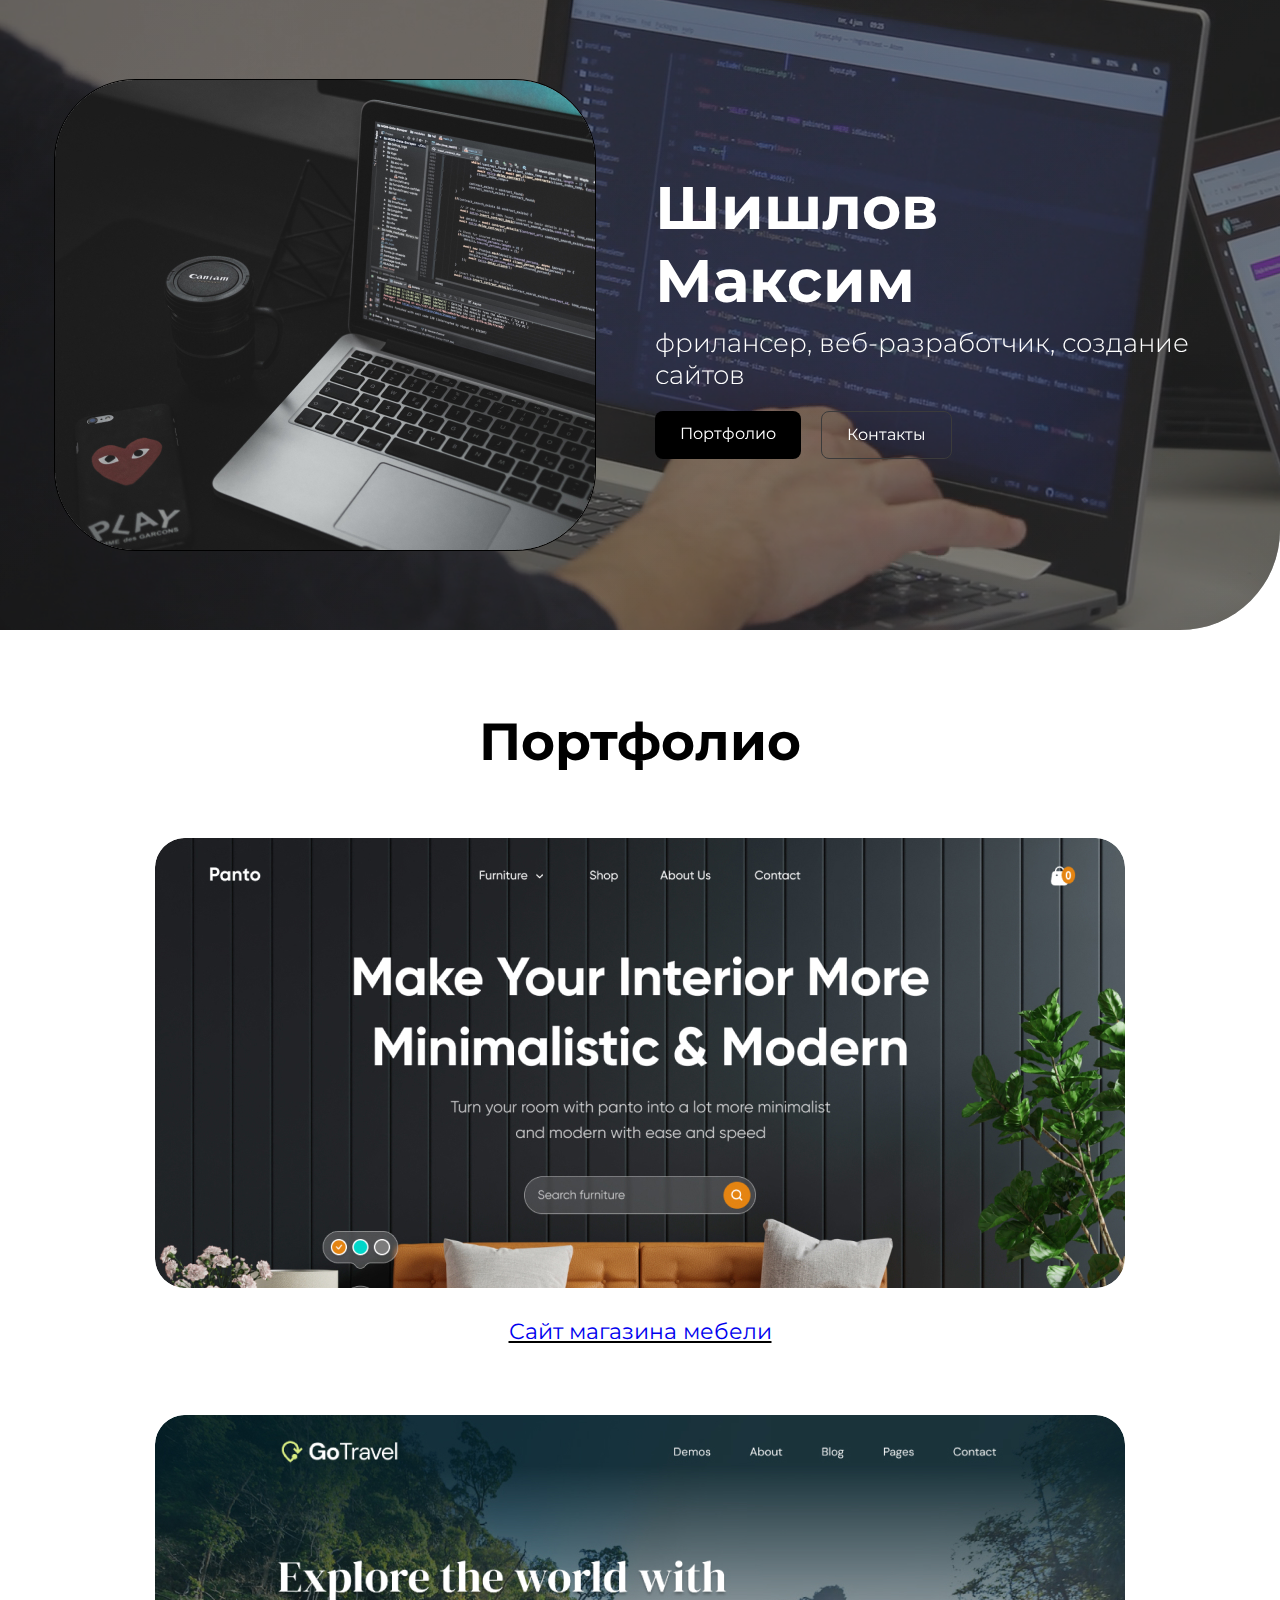
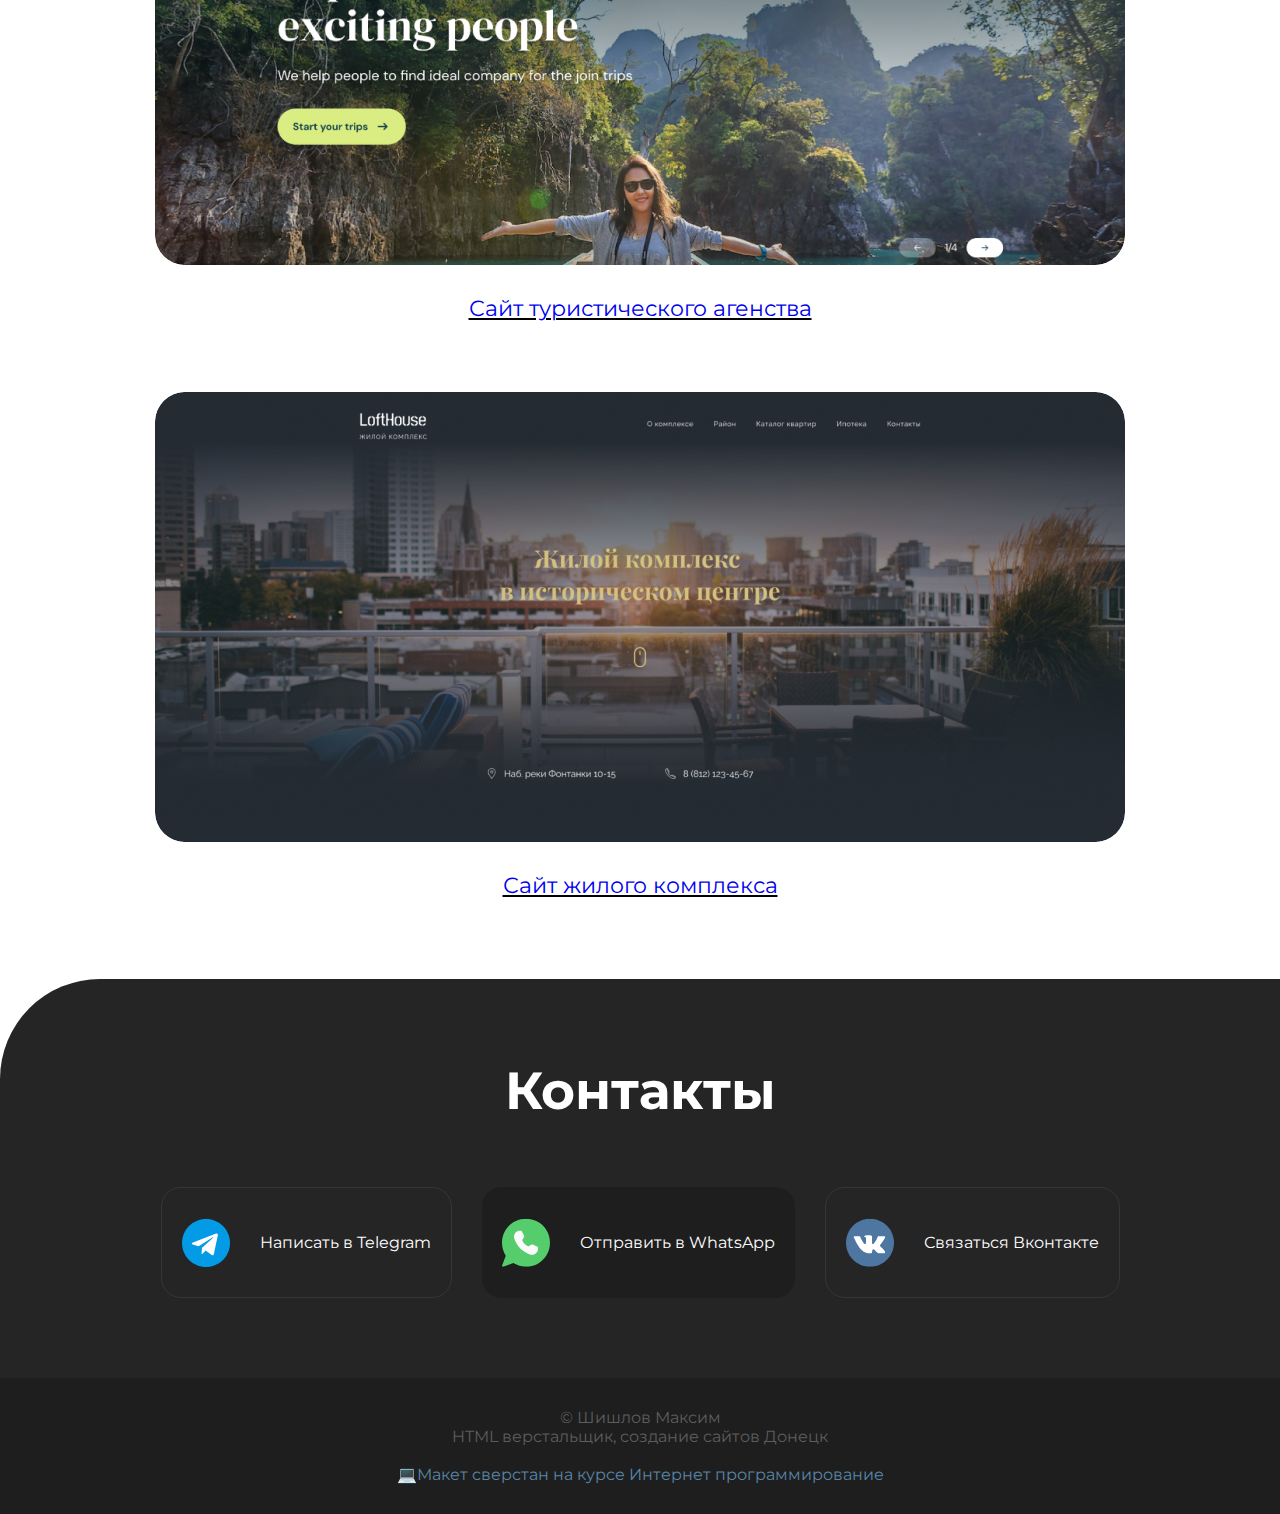
==== index.html @ 713dbd0d "Update index.html" ====
<!DOCTYPE html>
<html lang="ru">
<head>
    <meta charset="UTF-8">
    <link rel="stylesheet" href="./css/reset.css">
    <link rel="stylesheet" href="./css/my.css">
    <link rel="stylesheet" href="./css/media.css">
    <meta name="viewport" content="width=device-width, initial-scale=1.0">
    <title>Портфолио</title>
</head>
<body>
    <header>
        <div class="container">
            <div class="header-row">
                <img src="./img/photo.jpg" alt="Фото">
                <div class="header-text">
                    <h1>Шишлов<br>Максим</h1>
                    <p>фрилансер, веб-разработчик, создание сайтов</p>
                    <div class="header-btns">
                        <a href="#" class="btn1">Портфолио</a>
                        <a href="#" class="btn2">Контакты</a>
                    </div>
                </div>
            </div>  
        </div>

        <video class="header-video" autoplay muted loop>
            <source type="video/mp4" src="./video/video.mp4">
        </video>
    </header>

    <main>
        <section class="portfolio">
            <div class="container">
                <h2>Портфолио</h2>
                <div class="projects">
                    <article>
                        <a href="./projects/project-01.html"><img src="./img/projects/project-01.jpg"
                        alt=""></a>
                        <h3><a href="./projects/project-01.html">Сайт магазина мебели</a></h3>
                    </article>
                    <article>
                        <a href="./projects/project-02.html"><img src="./img/projects/project-02.jpg"
                        alt=""></a>
                        <h3><a href="./projects/project-02.html">Сайт туристического агенства</a></h3>
                    </article>
                    <article>
                        <a href="./projects/project-03.html"><img src="./img/projects/project-03.jpg"
                        alt=""></a>
                        <h3><a href="./projects/project-03.html">Сайт жилого комплекса</a></h3>
                    </article>
                </div>
            </div>
        </section>
    </main>
    
    <footer>
        <section class="contacts">
            <div class="container">
                <h2>Контакты</h2>
                <div class="contacts-row">
                    <a class="tg stroke" href="#">
                        <img src="./img/contacts/telegram.svg" alt="Telegram">
                        <p>Написать в Telegram</p>
                    </a>

                    <a class="wa filled" href="#">
                        <img src="./img/contacts/whatsapp.svg" alt="WhatsApp">
                        <p>Отправить в WhatsApp</p>
                    </a>

                    <a class="vk stroke" href="#">
                        <img src="./img/contacts/vk.svg" alt="Вконтакте">
                        <p>Связаться Вконтакте</p>
                    </a>
                </div>
            </div>
        </section>
        <section class="copyright">
            <div class="container">
                <div class="copyright-text">
                    <p><span style="color: #5d5d5d">© Шишлов Максим<br>HTML верстальщик, создание сайтов Донецк</span></p>
                    <p></span><br><span style="color: #5886A8">💻Макет сверстан на курсе Интернет программирование</span></p>
                </div>
            </div>
        </section>
    </footer>
</body>
</html>
---- css/my.css ----
@import url('https://fonts.googleapis.com/css2?family=Montserrat:ital,wght@0,100..900;1,100..900&display=swap" rel="stylesheet');

body {
    font-family: "Montserrat", sans-serif;
    font-optical-sizing: auto;
    font-style: normal;
}

div.container {
    max-width: 1200px;
    padding: 0px 15px;
    margin: 0px auto;
}

h1 {
    margin-bottom: 10px;
    font-size: 60px;
    font-weight: 700;
}

header {
    position: relative;
    background: linear-gradient(-43deg,#2f2f2f, #202020);
    padding: 80px 0px;
    border-bottom-right-radius: 100px;
    margin-bottom: 80px;
}

.header-video{
    position: absolute;
    left: 0px;
    top: 0px;
    width: 100%;
    height: 100%;
    object-fit: cover;
    object-position: center;
    border-bottom-right-radius: 100px;
    opacity: 0.4;
}

header .container{
    position: relative;
    z-index: 1;
}

.header-row{
    display: flex;
    column-gap: 60px;
    align-items: center;
}

.header-row > img{
    border-radius: 80px;
    outline: 1px solid #000;
}

.header-text{
    color: #fff;
}

.header-text p{
    font-size: 26px;
    font-weight: 300;
    margin-bottom: 20px;
}

.header-btns{
    display: flex;
    column-gap: 20px;
}

.header-btns > a{
    height: 48px;
    padding: 15px 25px 0px 25px;
    border-radius: 8px; 
    line-height: 1;
    color: #fff;
}

.header-btns > .btn1{
    background-color: #000;
    transition: all 0.125s ease-in;
}

.btn1:hover{
    background-color: #1782cf;
}

.header-btns > .btn2{
    border: 1px solid #3b3b3b;
}

.portfolio{
    margin-bottom: 80px;
}

h2{
    font-size: 52px;
    font-weight: 700;
    text-align: center;
    margin-bottom: 65px;
}

.projects{
    display: flex;
    flex-direction: column;
    row-gap: 70px;
    align-items: center;
}

article{
    text-align: center;
}

article img{
    margin-bottom: 30px;
    border-radius: 30px;
    transition: all 0.125s ease-in;
}

article img:hover{
    opacity: 0.85;
}

article h3{
    font-size: 22px;
    color: #000;
    text-decoration: underline;
}

footer{
    background: #252525;
    padding: 80px 0px 0px 0px;
    border-top-left-radius: 100px;
}

.contacts h2{
    color: #fff;
}

.contacts-row{
    display: flex;
    column-gap: 30px;
    flex-wrap: wrap;
    justify-content: center;
    margin-bottom: 60px;
}

.contacts-row a{
    display: flex;
    column-gap: 30px;
    align-items: center;
    padding: 30px 20px;
    border-radius: 20px;
    margin-bottom: 20px;
    color: #fff;
    transition: all 1s ease-in;
}

.filled{
    background-color: #1e1e1e;
}

.stroke{
    border: 1px solid #363636;
}

.tg:hover{
    background: linear-gradient(-32deg,#16ABF4, #0078B3);
}

.tg:visited{
    background: #27AEF0;
}

.wa:hover{
    background: linear-gradient(-32deg,#55CD6C, #2B9F41);
}

.wa:visited{
    background: #3FBE57;
}

.vk:hover{
    background: linear-gradient(-32deg,#5086C0, #305883);
}

.vk:visited{
    background: #41668D;
}

.copyright{
    text-align: center;
    margin-top: 30px;
    background-color: #1e1e1e;
}

.copyright-text{
    padding: 30px 0px;
}
---- css/media.css ----
/* Для планшета */

@media(max-width:1080px){
.header-row{
column-gap: 30px;
}

.header-row > img{
    width: 300px;
}

h1 {
font-size: 52px;
}

.header-text p{
    font-size: 22px;
}

h2{
    font-size: 42px;
}

}

@media(max-width:757px){
header {
    padding: 20px 0px 40px 0px;
    border-bottom-right-radius: 60px;
}

.header-row{
    row-gap: 20px;
    align-items: flex-start;
    flex-direction: column;
    align-items: center;
}

.header-row > img{
    max-width: 100%;
    width: auto;
}

h1 {
    font-size: 32px;
}

.header-text p{
    font-size: 18px;
}
}
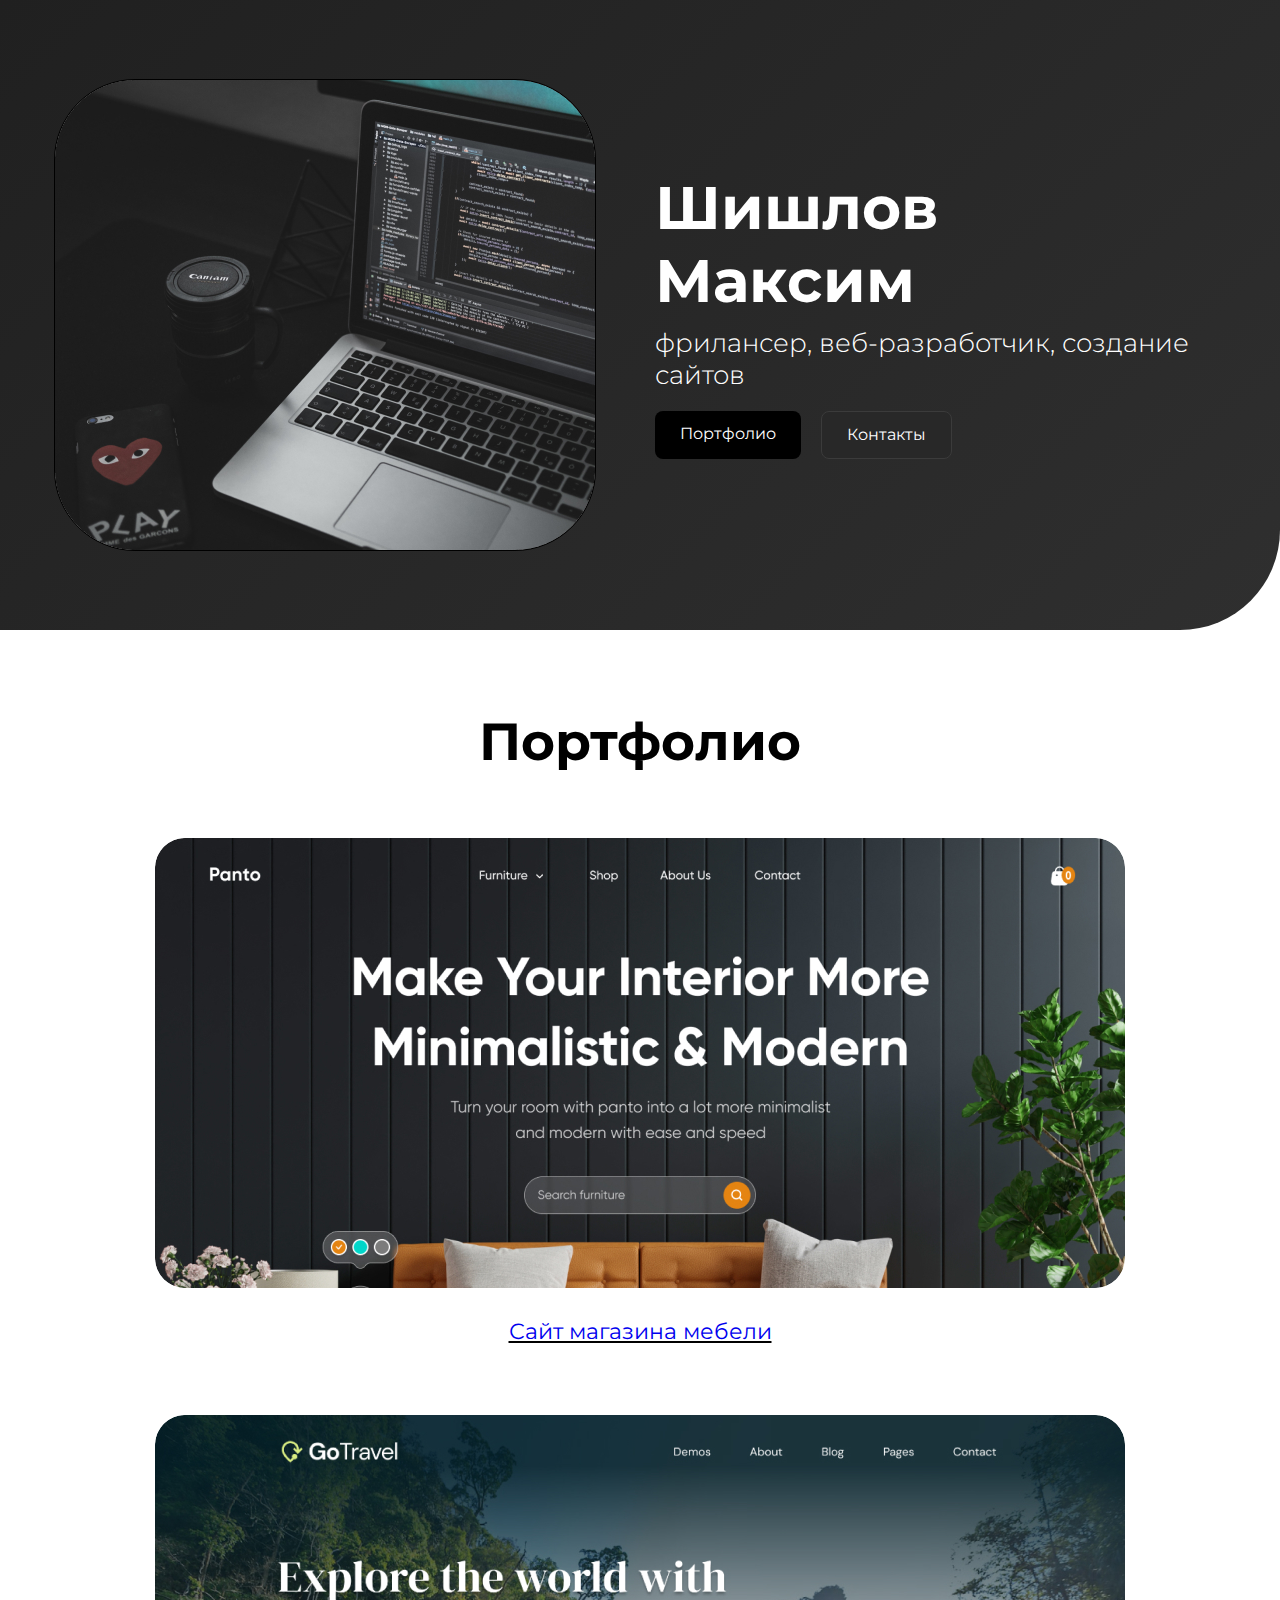
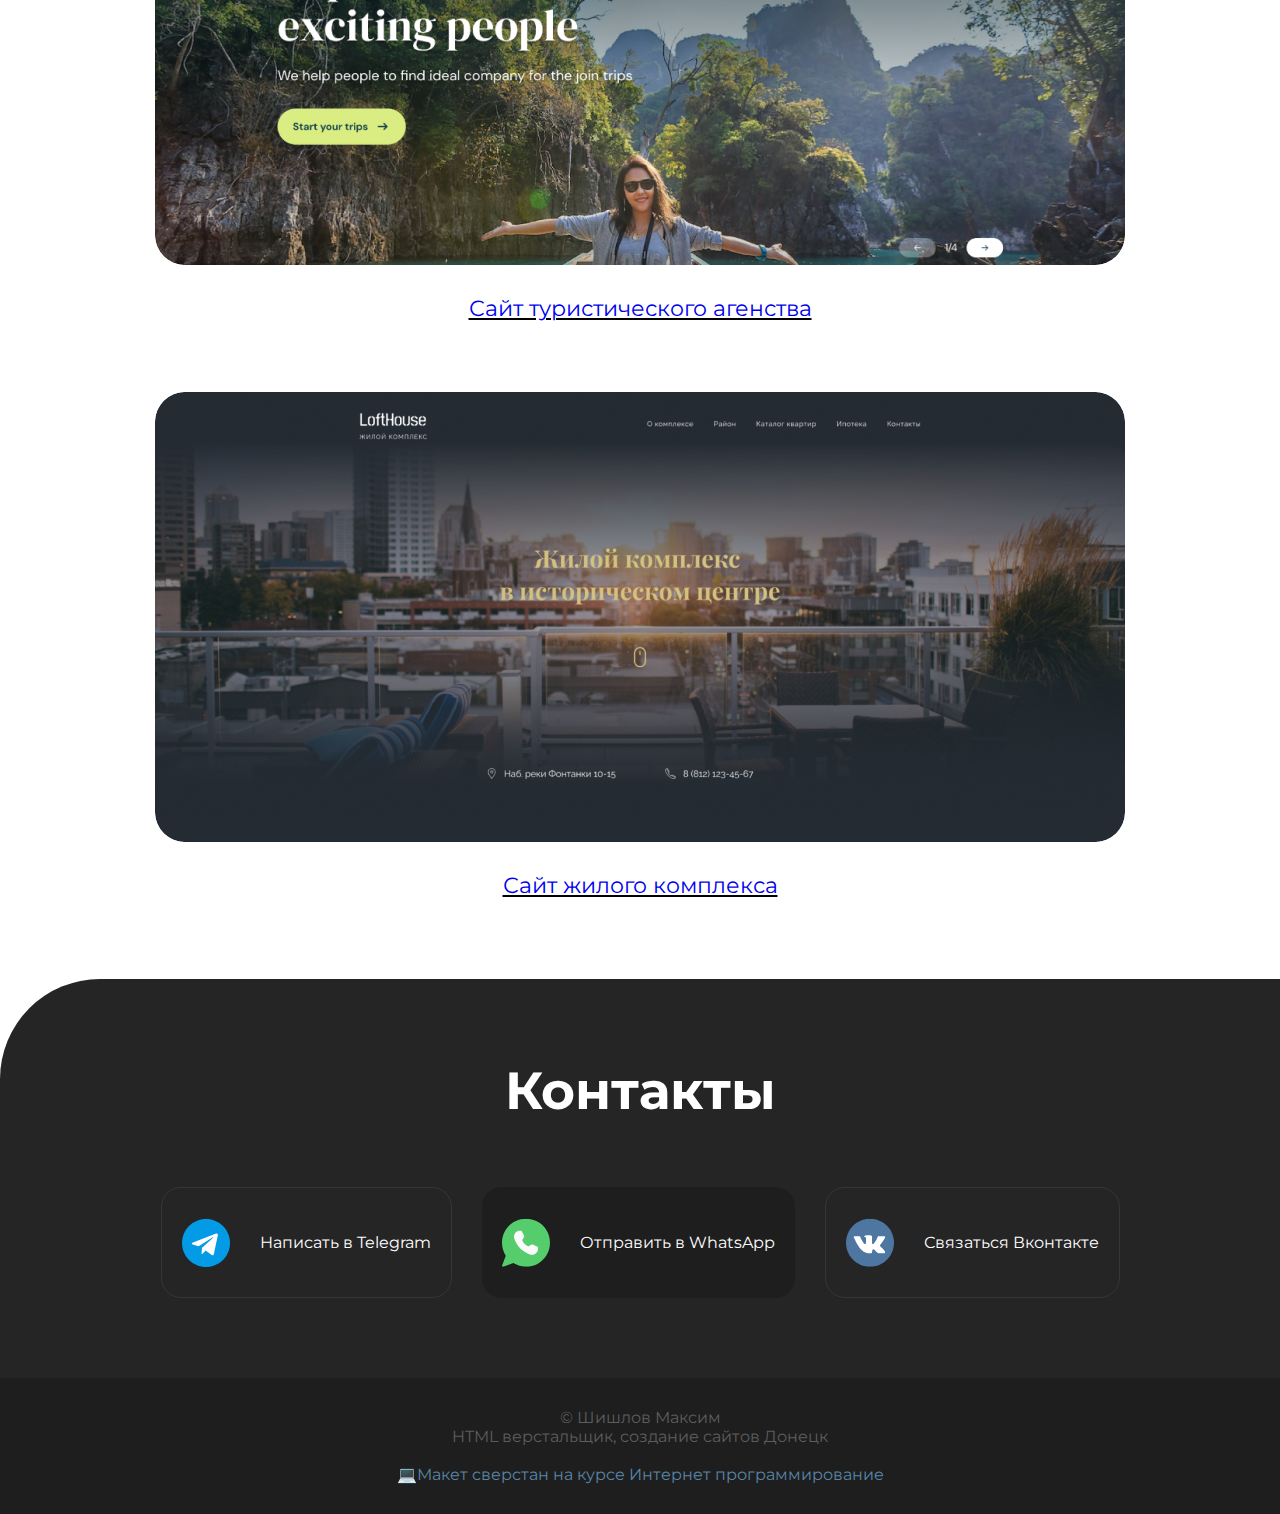
==== commit f185c16f: "Correct 1" ====
--- a/index.html
+++ b/index.html
@@ -24,9 +24,9 @@
             </div>  
         </div>
 
-        <video class="header-video" autoplay muted loop>
+        <!--<video class="header-video" autoplay muted loop>
             <source type="video/mp4" src="./video/video.mp4">
-        </video>
+        </video>-->
     </header>
 
     <main>
@@ -86,4 +86,4 @@
         </section>
     </footer>
 </body>
-</html>
+</html>--- a/css/my.css
+++ b/css/my.css
@@ -77,6 +77,10 @@
     color: #fff;
 }
 
+.header-btns > .btn2{
+    background-color: #282828;
+}
+
 .header-btns > .btn1{
     background-color: #000;
     transition: all 0.125s ease-in;
@@ -169,25 +173,25 @@
     background: linear-gradient(-32deg,#16ABF4, #0078B3);
 }
 
-.tg:visited{
-    background: #27AEF0;
-}
-
 .wa:hover{
     background: linear-gradient(-32deg,#55CD6C, #2B9F41);
 }
 
+.vk:hover{
+    background: linear-gradient(-32deg,#5086C0, #305883);
+}
+
+/*.tg:visited{
+    background: #27AEF0;
+}
+
 .wa:visited{
     background: #3FBE57;
 }
 
-.vk:hover{
-    background: linear-gradient(-32deg,#5086C0, #305883);
-}
-
 .vk:visited{
     background: #41668D;
-}
+}*/
 
 .copyright{
     text-align: center;
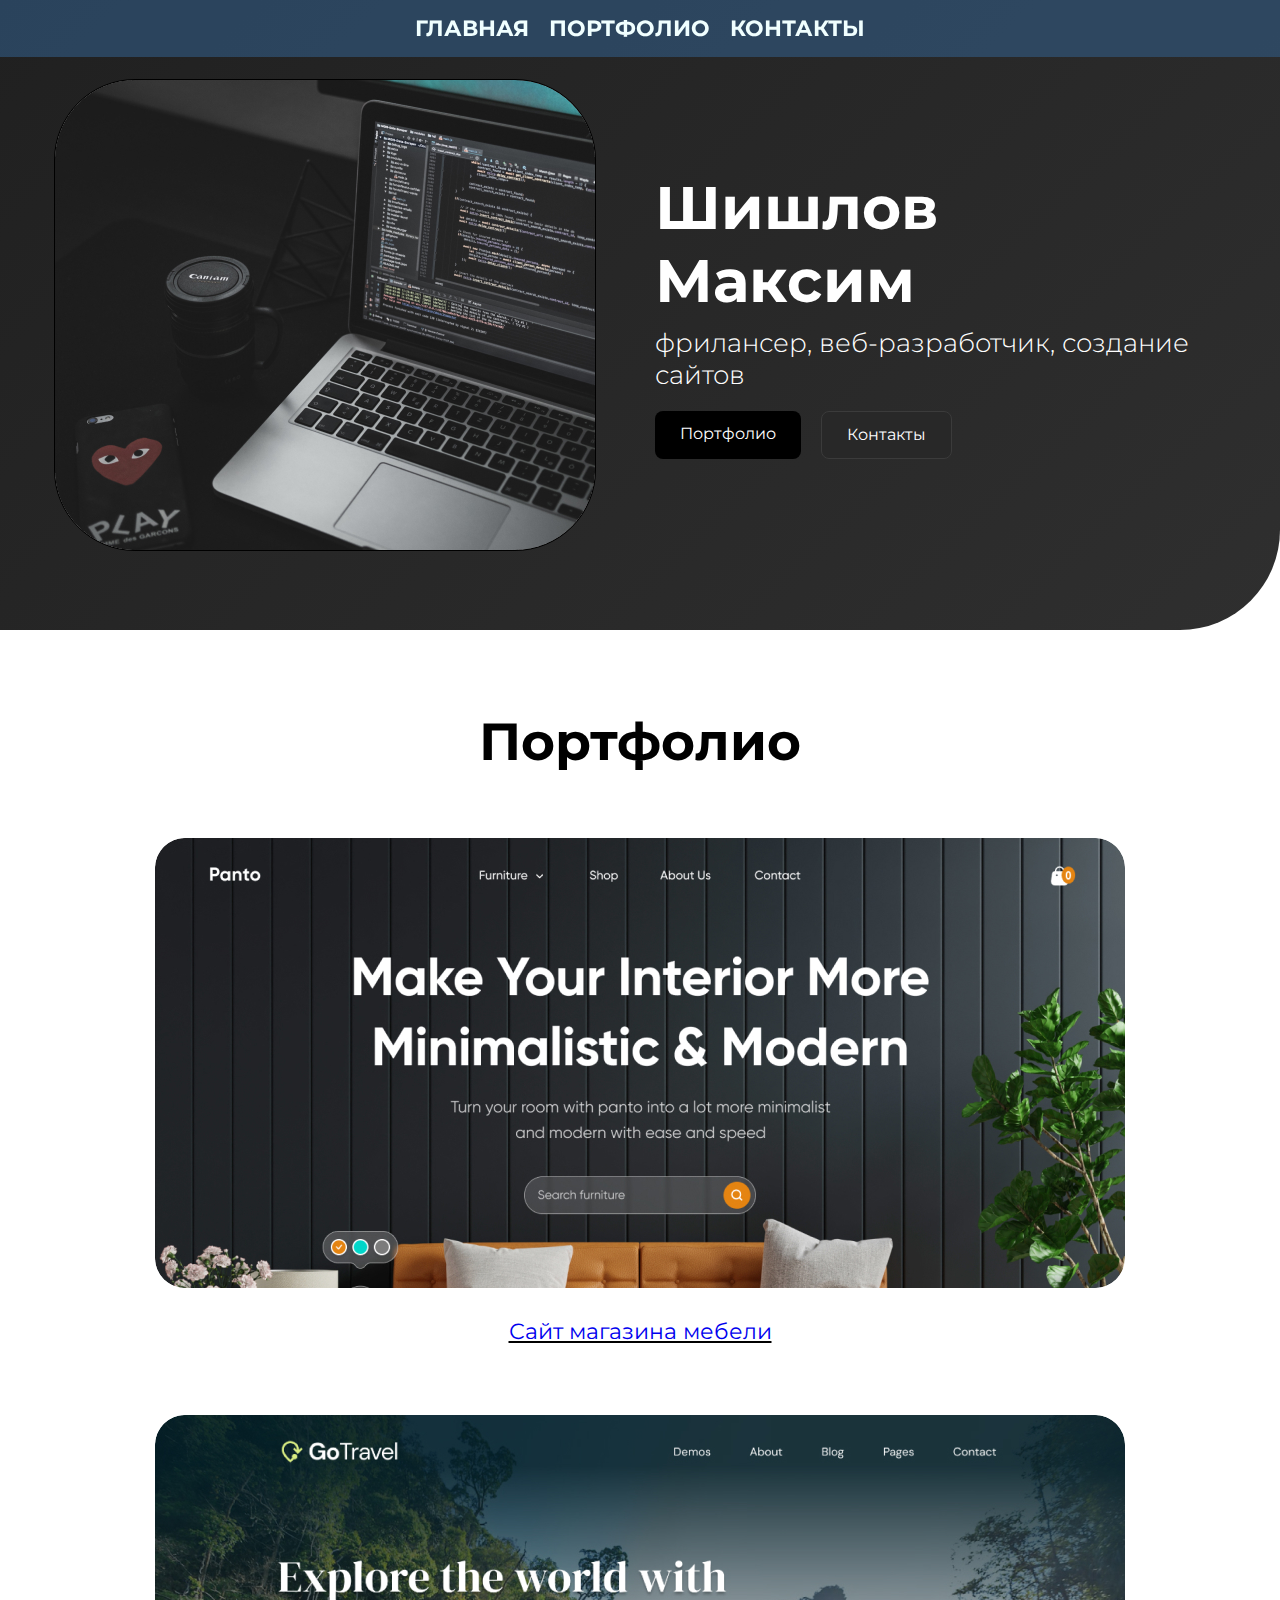
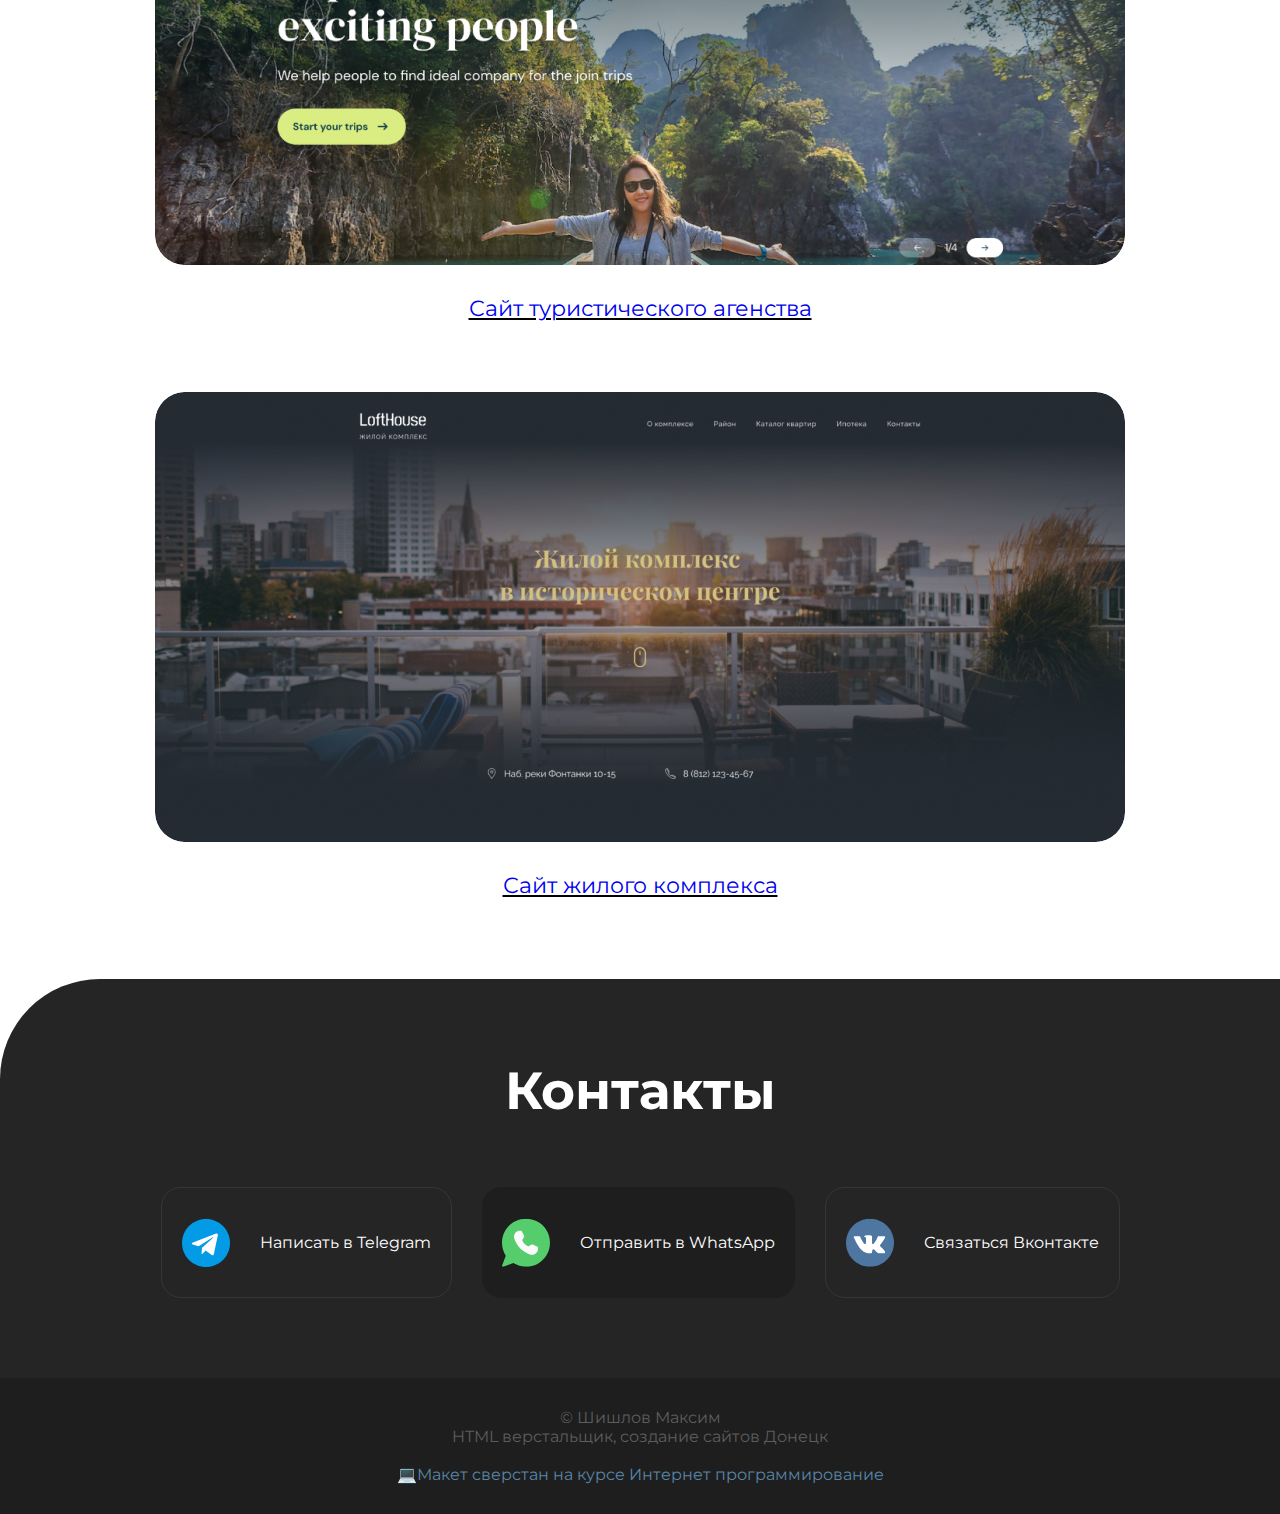
==== commit c7f74de3: "Добавили меню" ====
--- a/index.html
+++ b/index.html
@@ -10,6 +10,14 @@
 </head>
 <body>
     <header>
+        <nav>
+            <div class="navigation">
+                <a class="link" href="#">Главная</a>
+                <a class="link" href="#portfolio">Портфолио</a>
+                <a class="link" href="#contacts">Контакты</a>
+            </div>
+        </nav>
+
         <div class="container">
             <div class="header-row">
                 <img src="./img/photo.jpg" alt="Фото">
@@ -17,8 +25,8 @@
                     <h1>Шишлов<br>Максим</h1>
                     <p>фрилансер, веб-разработчик, создание сайтов</p>
                     <div class="header-btns">
-                        <a href="#" class="btn1">Портфолио</a>
-                        <a href="#" class="btn2">Контакты</a>
+                        <a href="#portfolio" class="btn1">Портфолио</a>
+                        <a href="#contacts" class="btn2">Контакты</a>
                     </div>
                 </div>
             </div>  
@@ -30,7 +38,7 @@
     </header>
 
     <main>
-        <section class="portfolio">
+        <section class="portfolio" id="portfolio">
             <div class="container">
                 <h2>Портфолио</h2>
                 <div class="projects">
@@ -55,7 +63,7 @@
     </main>
     
     <footer>
-        <section class="contacts">
+        <section class="contacts" id="contacts">
             <div class="container">
                 <h2>Контакты</h2>
                 <div class="contacts-row">
@@ -86,4 +94,4 @@
         </section>
     </footer>
 </body>
-</html>+</html>
--- a/css/my.css
+++ b/css/my.css
@@ -24,6 +24,51 @@
     padding: 80px 0px;
     border-bottom-right-radius: 100px;
     margin-bottom: 80px;
+}
+
+nav{
+    position: fixed;
+    top: 0px;
+    width: 100%;
+    background: #325c8699;
+    z-index: 10;
+}
+
+.navigation{
+    display: flex;
+    justify-content: center;
+    padding: 15px 0px;
+    column-gap: 20px;
+}
+
+.navigation a{
+    color: azure;
+    font-size: 22px;
+    text-transform: uppercase;
+}
+
+.link {
+    position: relative;
+    text-decoration: none;
+    color: azure;
+    font-size: 24px;
+    font-weight: bold;
+}
+
+.link::after {
+    content: '';
+    position: absolute;
+    left: 50%;
+    bottom: -5px;
+    width: 0;
+    height: 3px;
+    background-color: azure;
+    transition: width 0.4s ease, left 0.4s ease;
+}
+
+.link:hover::after {
+    width: 100%;
+    left: 0;
 }
 
 .header-video{
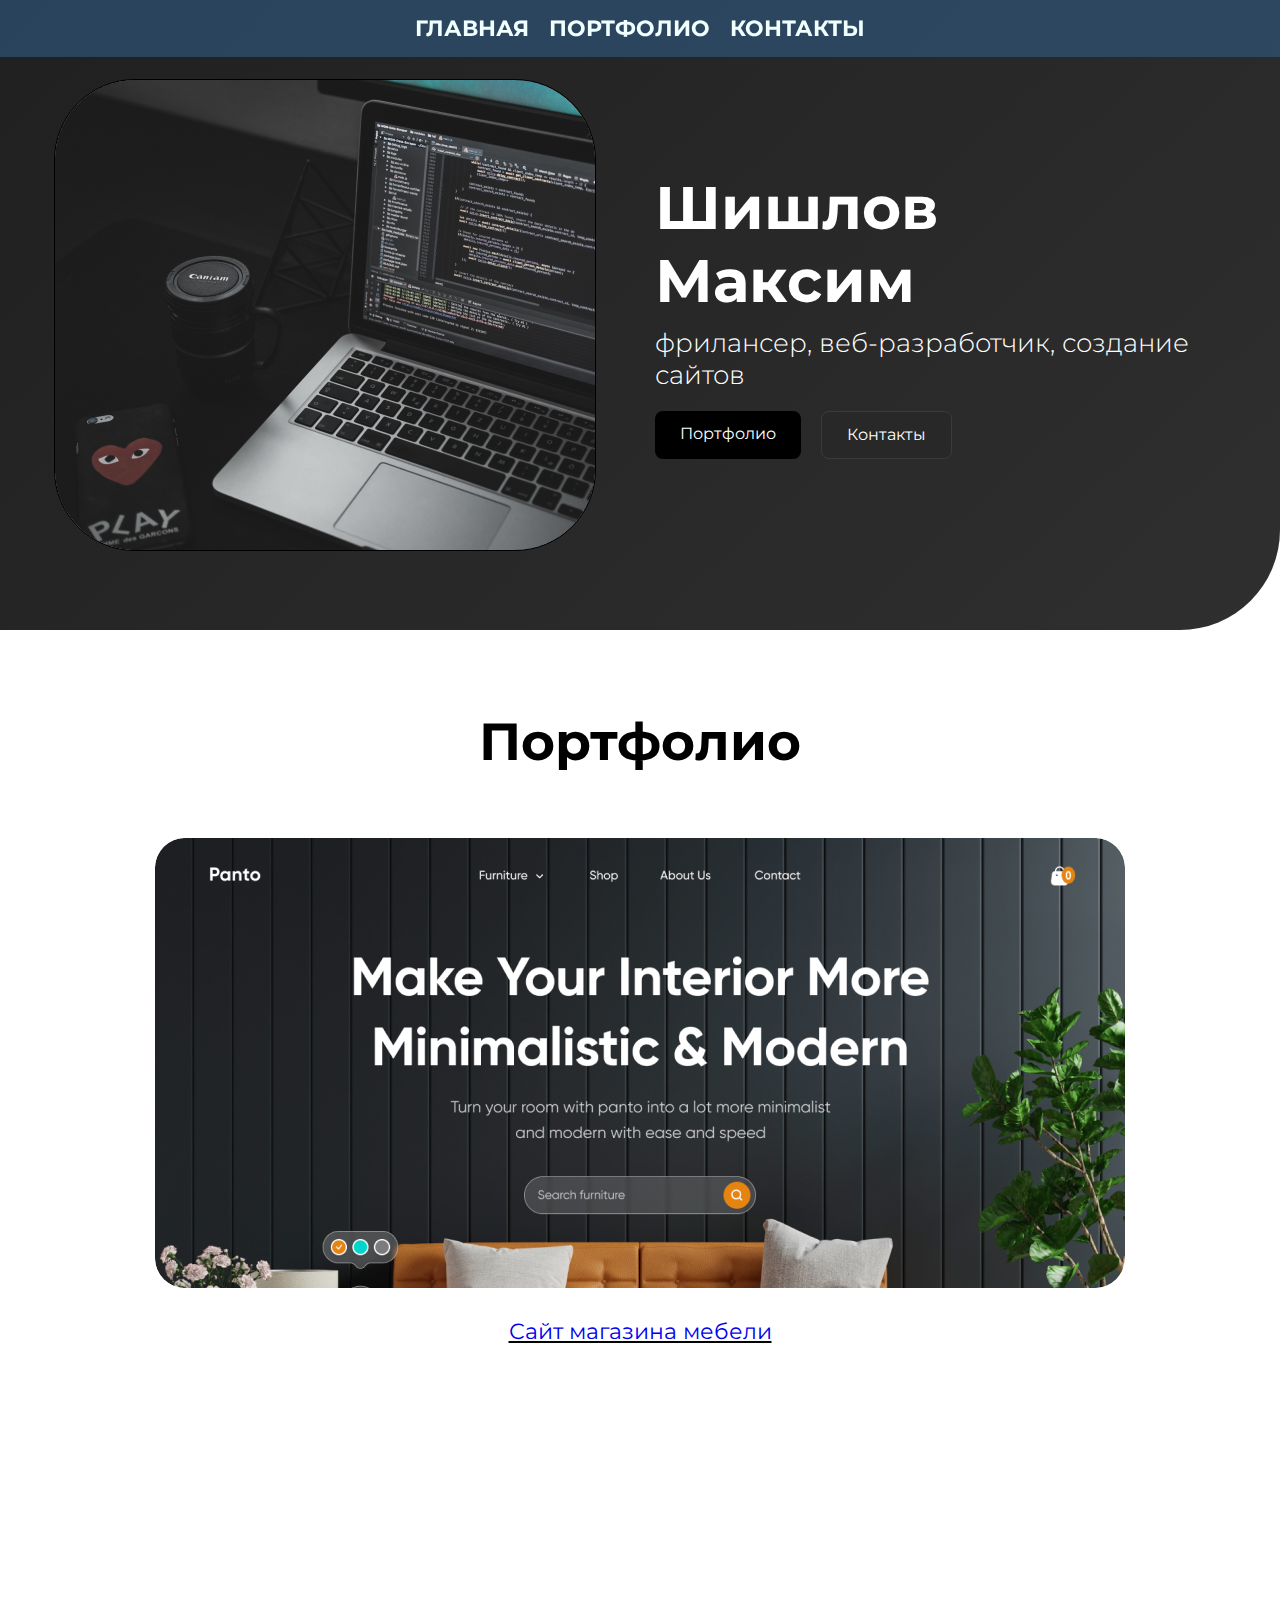
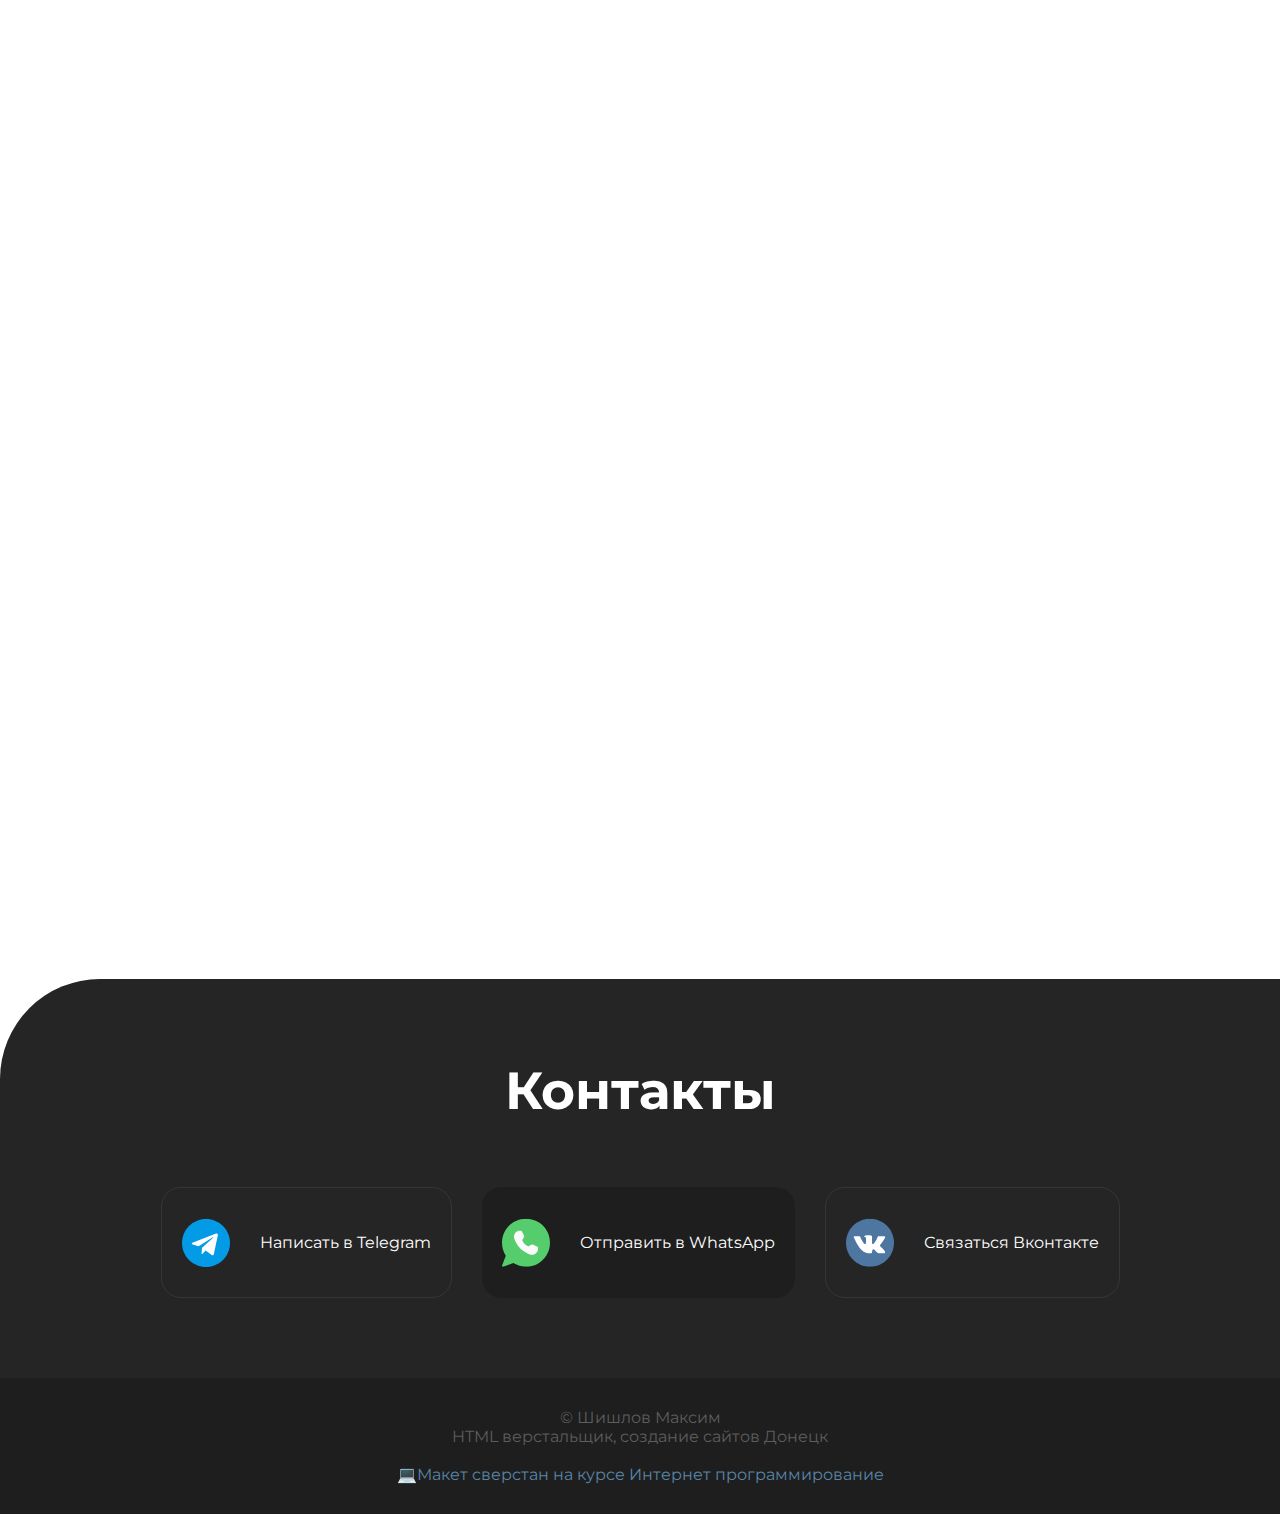
==== commit 861df516: "Добавлена анимация элементов сайта" ====
--- a/index.html
+++ b/index.html
@@ -1,20 +1,25 @@
 <!DOCTYPE html>
 <html lang="ru">
+
 <head>
     <meta charset="UTF-8">
     <link rel="stylesheet" href="./css/reset.css">
     <link rel="stylesheet" href="./css/my.css">
     <link rel="stylesheet" href="./css/media.css">
+    <link rel="stylesheet" href="../css/animation.css">
+    <link rel="stylesheet" href="https://cdnjs.cloudflare.com/ajax/libs/animate.css/4.1.1/animate.min.css" />
+    <script src="https://cdnjs.cloudflare.com/ajax/libs/wow/1.1.2/wow.min.js"></script>
     <meta name="viewport" content="width=device-width, initial-scale=1.0">
     <title>Портфолио</title>
 </head>
+
 <body>
     <header>
         <nav>
             <div class="navigation">
-                <a class="link" href="#">Главная</a>
-                <a class="link" href="#portfolio">Портфолио</a>
-                <a class="link" href="#contacts">Контакты</a>
+                <a class="link btn-tf" href="#">Главная</a>
+                <a class="link btn-tf" href="#portfolio">Портфолио</a>
+                <a class="link btn-tf" href="#contacts">Контакты</a>
             </div>
         </nav>
 
@@ -25,11 +30,11 @@
                     <h1>Шишлов<br>Максим</h1>
                     <p>фрилансер, веб-разработчик, создание сайтов</p>
                     <div class="header-btns">
-                        <a href="#portfolio" class="btn1">Портфолио</a>
-                        <a href="#contacts" class="btn2">Контакты</a>
+                        <a href="#portfolio" class="btn1 btn-tf">Портфолио</a>
+                        <a href="#contacts" class="btn2 btn-tf">Контакты</a>
                     </div>
                 </div>
-            </div>  
+            </div>
         </div>
 
         <!--<video class="header-video" autoplay muted loop>
@@ -42,42 +47,39 @@
             <div class="container">
                 <h2>Портфолио</h2>
                 <div class="projects">
-                    <article>
-                        <a href="./projects/project-01.html"><img src="./img/projects/project-01.jpg"
-                        alt=""></a>
+                    <article class="wow animate__animated animate__fadeIn">
+                        <a href="./projects/project-01.html"><img src="./img/projects/project-01.jpg" alt=""></a>
                         <h3><a href="./projects/project-01.html">Сайт магазина мебели</a></h3>
                     </article>
-                    <article>
-                        <a href="./projects/project-02.html"><img src="./img/projects/project-02.jpg"
-                        alt=""></a>
+                    <article class="wow animate__animated animate__slideInUp">
+                        <a href="./projects/project-02.html"><img src="./img/projects/project-02.jpg" alt=""></a>
                         <h3><a href="./projects/project-02.html">Сайт туристического агенства</a></h3>
                     </article>
-                    <article>
-                        <a href="./projects/project-03.html"><img src="./img/projects/project-03.jpg"
-                        alt=""></a>
+                    <article class="wow animate__animated animate__fadeInLeft">
+                        <a href="./projects/project-03.html"><img src="./img/projects/project-03.jpg" alt=""></a>
                         <h3><a href="./projects/project-03.html">Сайт жилого комплекса</a></h3>
                     </article>
                 </div>
             </div>
         </section>
     </main>
-    
+
     <footer>
         <section class="contacts" id="contacts">
             <div class="container">
                 <h2>Контакты</h2>
                 <div class="contacts-row">
-                    <a class="tg stroke" href="#">
+                    <a class="tg stroke btn-bounce" href="#">
                         <img src="./img/contacts/telegram.svg" alt="Telegram">
                         <p>Написать в Telegram</p>
                     </a>
 
-                    <a class="wa filled" href="#">
+                    <a class="wa filled btn-bounce" href="#">
                         <img src="./img/contacts/whatsapp.svg" alt="WhatsApp">
                         <p>Отправить в WhatsApp</p>
                     </a>
 
-                    <a class="vk stroke" href="#">
+                    <a class="vk stroke btn-bounce" href="#">
                         <img src="./img/contacts/vk.svg" alt="Вконтакте">
                         <p>Связаться Вконтакте</p>
                     </a>
@@ -87,11 +89,17 @@
         <section class="copyright">
             <div class="container">
                 <div class="copyright-text">
-                    <p><span style="color: #5d5d5d">© Шишлов Максим<br>HTML верстальщик, создание сайтов Донецк</span></p>
-                    <p></span><br><span style="color: #5886A8">💻Макет сверстан на курсе Интернет программирование</span></p>
+                    <p><span style="color: #5d5d5d">© Шишлов Максим<br>HTML верстальщик, создание сайтов Донецк</span>
+                    </p>
+                    <p></span><br><span style="color: #5886A8">💻Макет сверстан на курсе Интернет
+                            программирование</span></p>
                 </div>
             </div>
         </section>
     </footer>
+    <script>
+        new WOW().init();
+    </script>
 </body>
-</html>
+
+</html>--- a/css/my.css
+++ b/css/my.css
@@ -1,4 +1,8 @@
 @import url('https://fonts.googleapis.com/css2?family=Montserrat:ital,wght@0,100..900;1,100..900&display=swap" rel="stylesheet');
+
+html {
+            scroll-behavior: smooth;
+        }
 
 body {
     font-family: "Montserrat", sans-serif;
@@ -137,6 +141,11 @@
 
 .header-btns > .btn2{
     border: 1px solid #3b3b3b;
+    transition: all 0.125ss ease-in;
+}
+
+.btn2:hover{
+    border: 1px solid #16ABF4;
 }
 
 .portfolio{
@@ -246,4 +255,8 @@
 
 .copyright-text{
     padding: 30px 0px;
+}
+
+.wow{
+    visibility: hidden;
 }--- a/css/animation.css
+++ b/css/animation.css
@@ -0,0 +1,26 @@
+.btn-tf{
+    transition: transform 0.3s ease;
+}
+
+.btn-tf:hover{
+    transform: scale(1.1);
+}
+
+.btn-bounce{
+    transition: transform 0.3s ease;
+}
+
+.btn-bounce:hover {
+    animation: bounce 0.5s; /* Анимация при наведении */
+}
+
+h2{
+    animation: anim 2s;
+    animation-iteration-count: infinite;
+}
+
+@keyframes anim {
+0%{opacity: 0.4;transform: scale(1.2);}
+50%{opacity: 1;transform: scale(1);}
+100%{opacity: 0.4;transform: scale(1.2);}
+}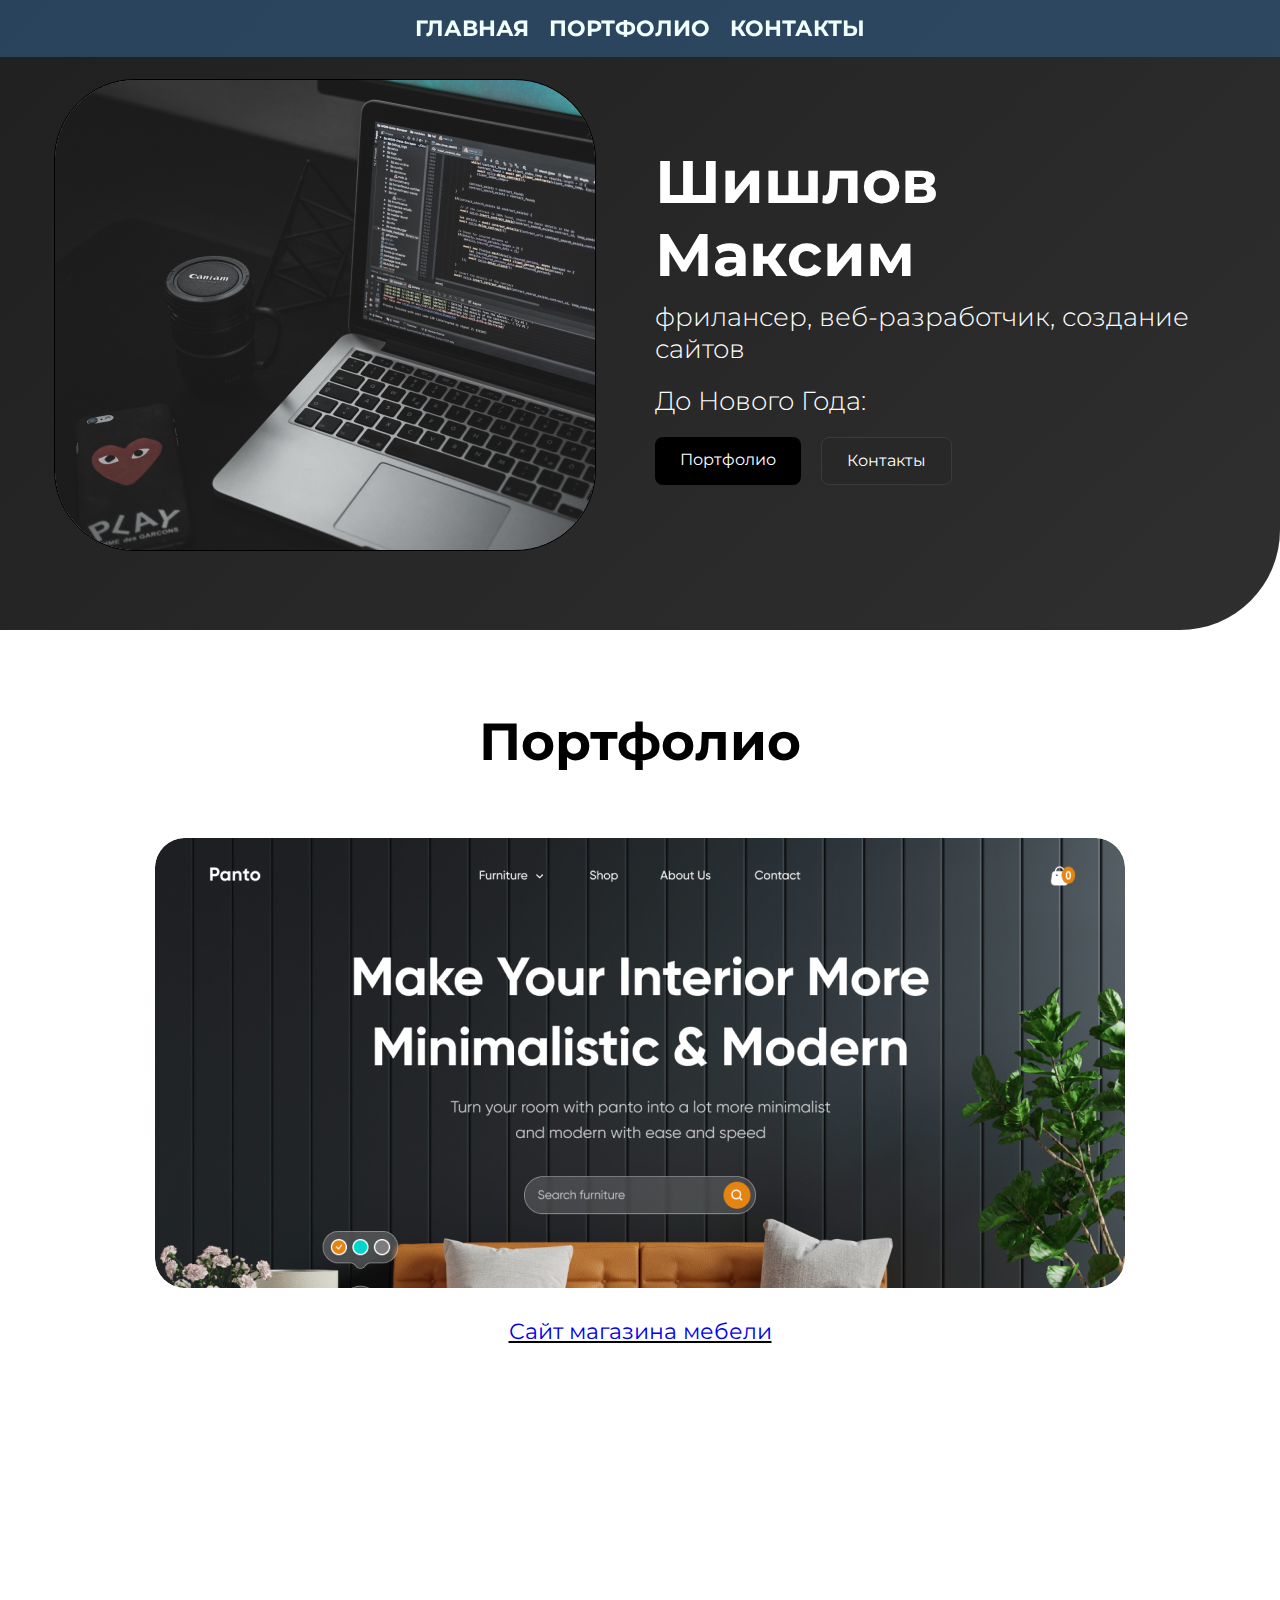
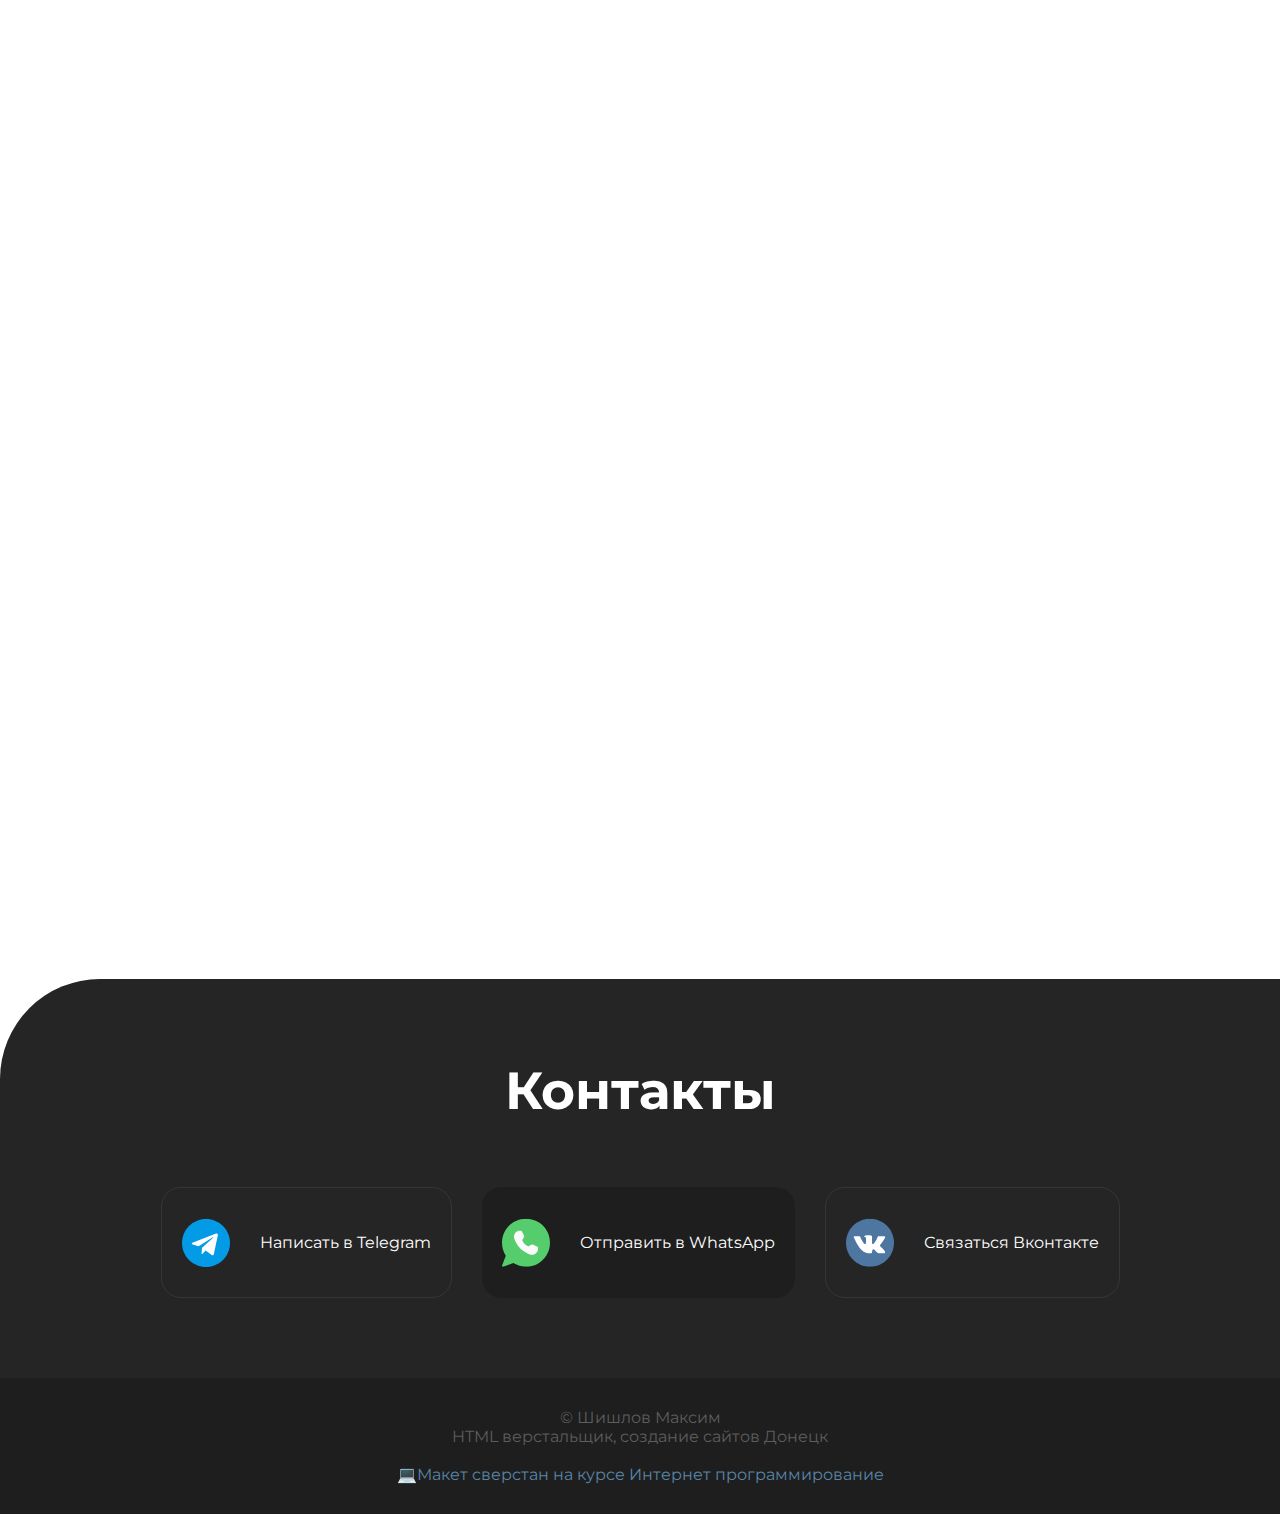
==== commit 517663f6: "Добавлен таймер до Нового Года" ====
--- a/index.html
+++ b/index.html
@@ -29,6 +29,9 @@
                 <div class="header-text">
                     <h1>Шишлов<br>Максим</h1>
                     <p>фрилансер, веб-разработчик, создание сайтов</p>
+                    <p>До Нового Года:
+                        <span class="timer" id="counter"></span>
+                    </p>
                     <div class="header-btns">
                         <a href="#portfolio" class="btn1 btn-tf">Портфолио</a>
                         <a href="#contacts" class="btn2 btn-tf">Контакты</a>
@@ -100,6 +103,24 @@
     <script>
         new WOW().init();
     </script>
+    <script>
+        const eventDate = new Date(`January 1, ${new Date().getFullYear() + 1} 00:00:00`).getTime();
+
+        function updateCountdown() {
+            const now = new Date().getTime();
+            const timeLeft = eventDate - now;
+
+            const days = Math.floor(timeLeft / (1000 * 60 * 60 * 24));
+            const hours = Math.floor((timeLeft % (1000 * 60 * 60 * 24)) / (1000 * 60 * 60));
+            const minutes = Math.floor((timeLeft % (1000 * 60 * 60)) / (1000 * 60));
+            const seconds = Math.floor((timeLeft % (1000 * 60)) / 1000);
+
+            const countdownElement = document.getElementById('counter');
+            countdownElement.textContent = `${days} дней ${hours} часов ${minutes} минут ${seconds} секунд`;
+        }
+
+        const timer = setInterval(updateCountdown, 1000);
+    </script>
 </body>
 
 </html>--- a/css/my.css
+++ b/css/my.css
@@ -259,4 +259,8 @@
 
 .wow{
     visibility: hidden;
+}
+
+.timer {
+    font-size: 1rem;
 }